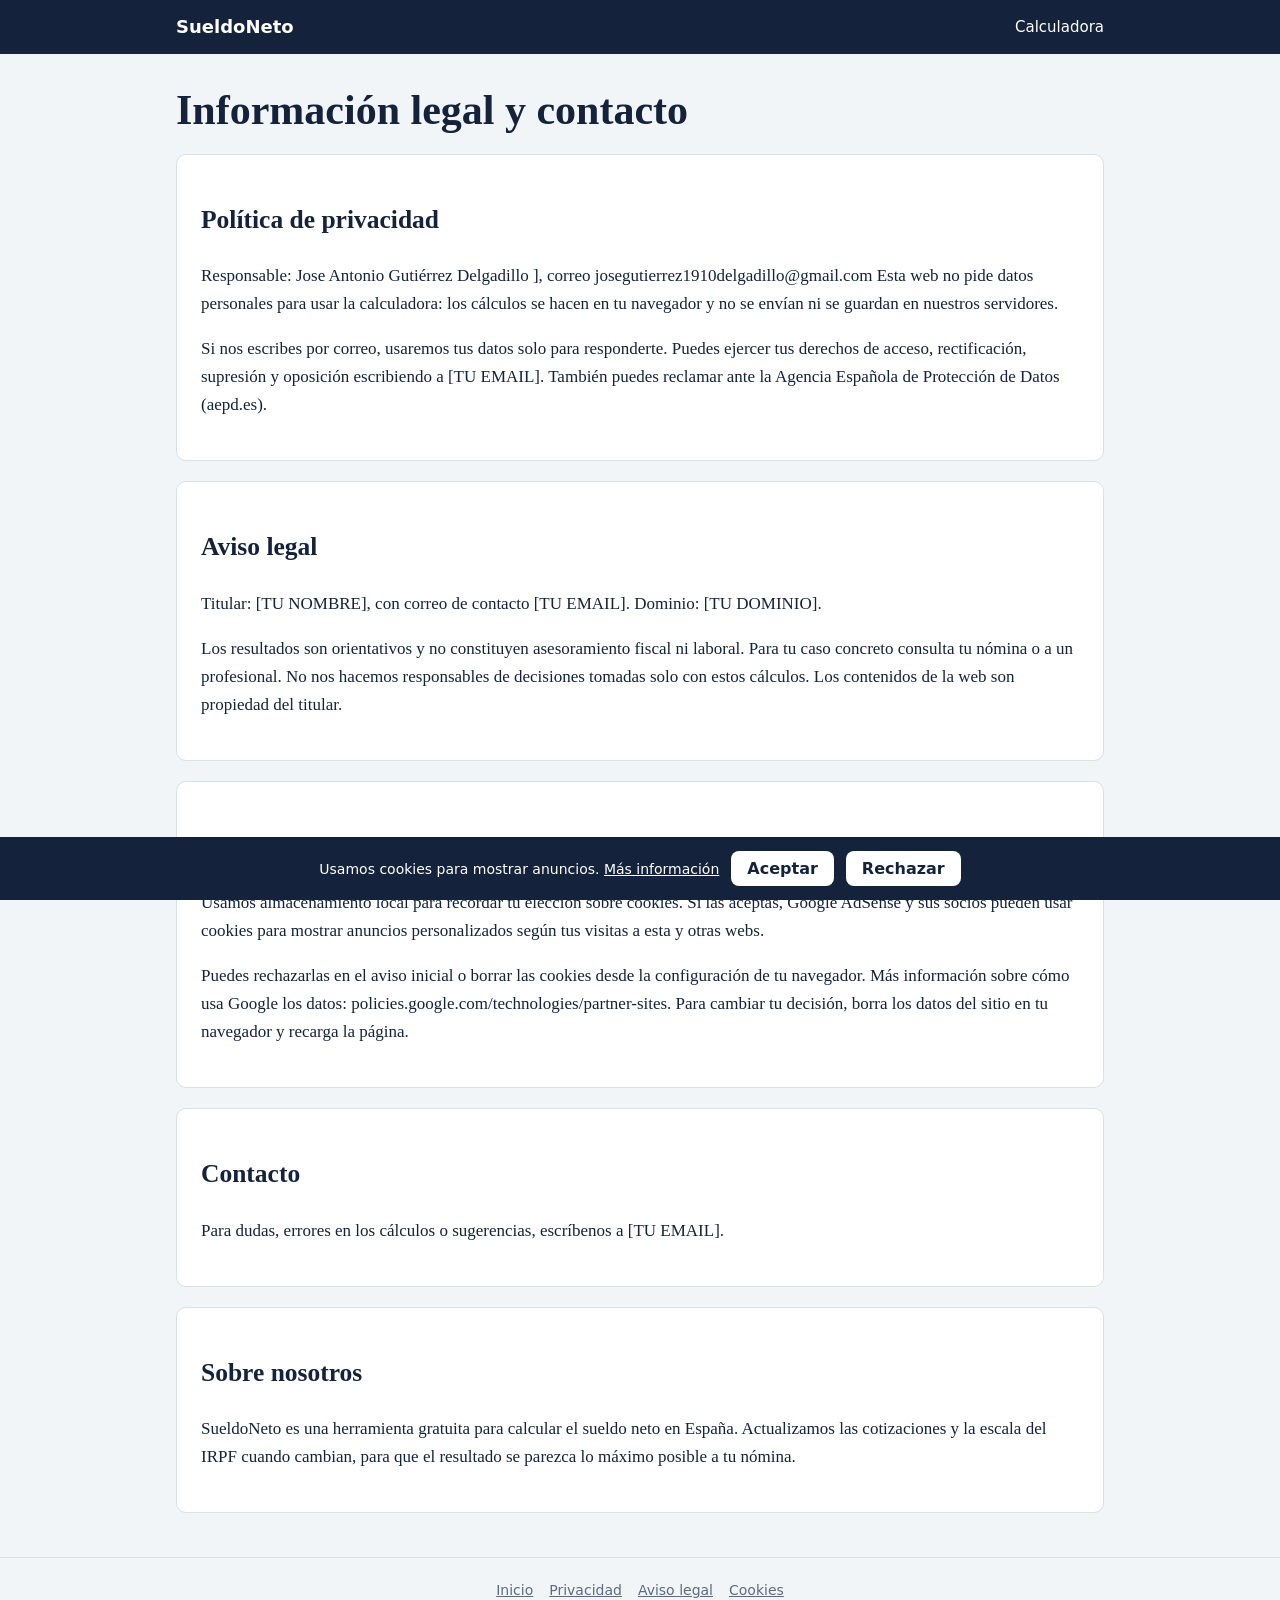
==== legal.html @ 4f1a48e8 "Add files via upload" ====
<!DOCTYPE html><html lang="es"><head><meta charset="utf-8">
<meta name="viewport" content="width=device-width, initial-scale=1, viewport-fit=cover">
<title>Información legal | SueldoNeto</title><meta name="robots" content="index,follow"><link rel="stylesheet" href="style.css"></head><body>
<header><div><b>SueldoNeto</b><nav><a href="index.html">Calculadora</a></nav></div></header>
<main><h1>Información legal y contacto</h1>
<section class="legal" id="privacidad"><h2>Política de privacidad</h2>
<p>Responsable: Jose Antonio Gutiérrez Delgadillo ], correo josegutierrez1910delgadillo@gmail.com Esta web no pide datos personales para usar la calculadora: los cálculos se hacen en tu navegador y no se envían ni se guardan en nuestros servidores.</p>
<p>Si nos escribes por correo, usaremos tus datos solo para responderte. Puedes ejercer tus derechos de acceso, rectificación, supresión y oposición escribiendo a [TU EMAIL]. También puedes reclamar ante la Agencia Española de Protección de Datos (aepd.es).</p></section>
<section class="legal" id="aviso"><h2>Aviso legal</h2>
<p>Titular: [TU NOMBRE], con correo de contacto [TU EMAIL]. Dominio: [TU DOMINIO].</p>
<p>Los resultados son orientativos y no constituyen asesoramiento fiscal ni laboral. Para tu caso concreto consulta tu nómina o a un profesional. No nos hacemos responsables de decisiones tomadas solo con estos cálculos. Los contenidos de la web son propiedad del titular.</p></section>
<section class="legal" id="cookies"><h2>Política de cookies</h2>
<p>Usamos almacenamiento local para recordar tu elección sobre cookies. Si las aceptas, Google AdSense y sus socios pueden usar cookies para mostrar anuncios personalizados según tus visitas a esta y otras webs.</p>
<p>Puedes rechazarlas en el aviso inicial o borrar las cookies desde la configuración de tu navegador. Más información sobre cómo usa Google los datos: policies.google.com/technologies/partner-sites. Para cambiar tu decisión, borra los datos del sitio en tu navegador y recarga la página.</p></section>
<section class="legal" id="contacto"><h2>Contacto</h2><p>Para dudas, errores en los cálculos o sugerencias, escríbenos a [TU EMAIL].</p></section>
<section class="legal" id="sobre"><h2>Sobre nosotros</h2><p>SueldoNeto es una herramienta gratuita para calcular el sueldo neto en España. Actualizamos las cotizaciones y la escala del IRPF cuando cambian, para que el resultado se parezca lo máximo posible a tu nómina.</p></section>
</main>
<footer><a href="index.html">Inicio</a><a href="#privacidad">Privacidad</a><a href="#aviso">Aviso legal</a><a href="#cookies">Cookies</a></footer>
<div id="ck" role="dialog" aria-label="Cookies"><span>Usamos cookies para mostrar anuncios. <a href="#cookies">Más información</a></span><button id="ok">Aceptar</button><button id="no">Rechazar</button></div>
<script src="site.js"></script></body></html>
---- style.css ----
:root{--bg:#f2f5f7;--card:#fff;--ink:#14233b;--mut:#5b6b80;--net:#1f7a5c;--irpf:#c9822b;--ss:#3b6ea5;--line:#d8e0e8}
@media(prefers-color-scheme:dark){:root{--bg:#0f1824;--card:#18263a;--ink:#e8eef5;--mut:#9fb0c4;--line:#2b3b52}}
*{box-sizing:border-box}html{scroll-padding-top:56px}
body{margin:0;background:var(--bg);color:var(--ink);font:17px/1.65 Georgia,"Times New Roman",serif}
header{background:var(--ink);color:#fff;position:sticky;top:0;z-index:5}
header div{max-width:960px;margin:auto;padding:12px 16px;display:flex;justify-content:space-between;flex-wrap:wrap;gap:8px;font-family:system-ui,sans-serif}
header a{color:#fff;text-decoration:none;margin-left:16px;font-size:15px}header b{font-size:18px}
main{max-width:960px;margin:auto;padding:24px 16px}
h1{font-size:clamp(28px,5vw,42px);line-height:1.15;margin:8px 0 12px}h2{margin-top:36px}
.sub{color:var(--mut);max-width:60ch}
.calc{display:grid;grid-template-columns:1fr 1fr;gap:20px;margin:24px 0}
@media(max-width:760px){.calc{grid-template-columns:1fr}}
.box{background:var(--card);border:1px solid var(--line);border-radius:10px;padding:20px}
label{display:block;font:600 14px system-ui,sans-serif;margin:14px 0 4px}
input,select{width:100%;padding:11px;font:16px system-ui,sans-serif;border:1px solid var(--line);border-radius:8px;background:var(--bg);color:var(--ink)}
:focus-visible{outline:3px solid var(--ss);outline-offset:2px}
button{margin-top:18px;width:100%;padding:13px;font:700 16px system-ui,sans-serif;background:var(--net);color:#fff;border:0;border-radius:8px;cursor:pointer}
.slip{font-family:ui-monospace,Menlo,Consolas,monospace;font-size:15px}
.slip .big{font:700 clamp(32px,6vw,44px) Georgia,serif;color:var(--net);margin:0}
.row{display:flex;justify-content:space-between;border-bottom:1px dashed var(--line);padding:7px 0}
.bar{display:flex;height:18px;border-radius:9px;overflow:hidden;margin:16px 0 8px}
.bar i{display:block;height:100%}.k{font:13px system-ui,sans-serif;color:var(--mut)}
.ad{min-height:90px;margin:24px 0;display:flex;align-items:center;justify-content:center;border:1px dashed var(--line);color:var(--mut);font:12px system-ui,sans-serif}
details{background:var(--card);border:1px solid var(--line);border-radius:8px;padding:12px 16px;margin:8px 0}summary{cursor:pointer;font-weight:700}
footer{border-top:1px solid var(--line);padding:24px 16px;text-align:center;font:14px system-ui,sans-serif;color:var(--mut)}footer a{color:var(--mut);margin:0 8px}
#ck{position:fixed;bottom:0;left:0;right:0;background:var(--ink);color:#fff;padding:14px 16px;font:14px system-ui,sans-serif;display:none;gap:12px;align-items:center;justify-content:center;flex-wrap:wrap;z-index:9}
#ck button{width:auto;margin:0;padding:8px 16px;background:#fff;color:var(--ink)}#ck a{color:#fff}
section.legal{background:var(--card);border:1px solid var(--line);border-radius:10px;padding:8px 24px 24px;margin:20px 0}
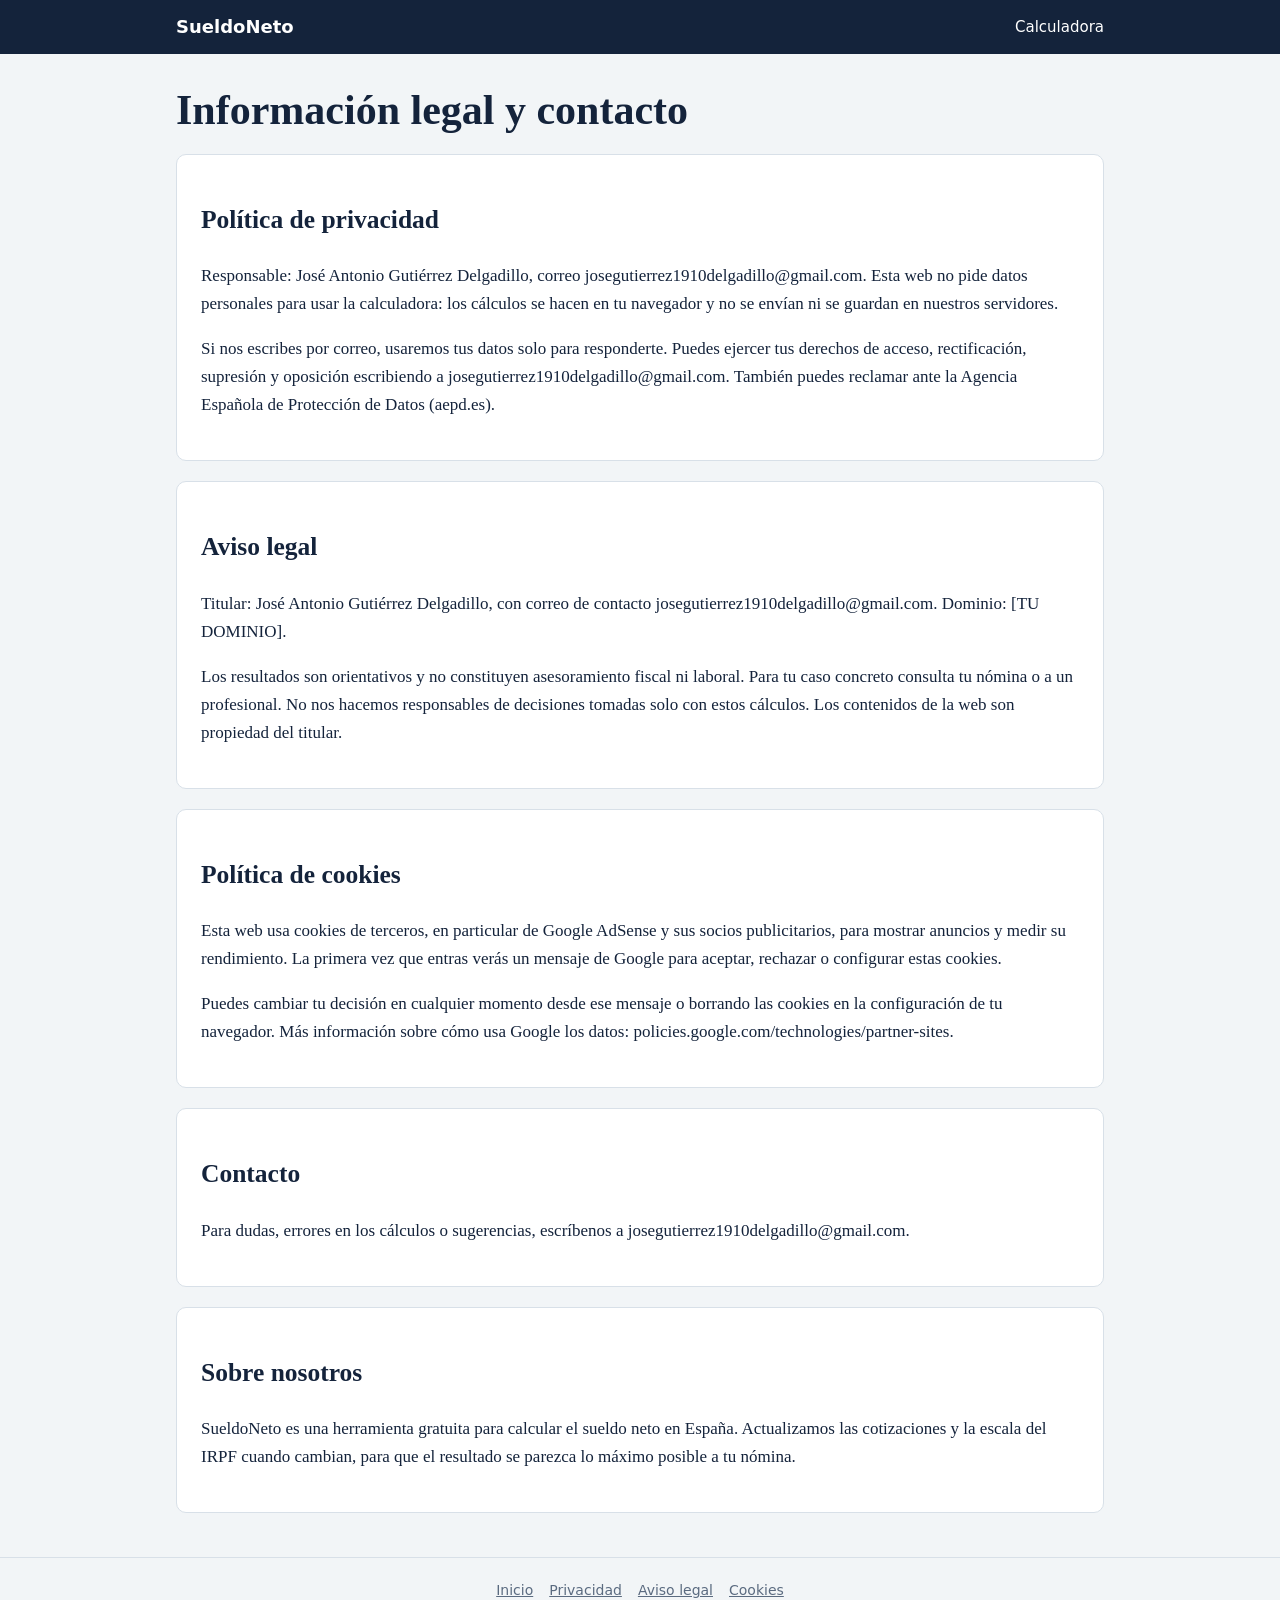
==== commit ee493842: "Add files via upload" ====
--- a/legal.html
+++ b/legal.html
@@ -1,20 +1,21 @@
 <!DOCTYPE html><html lang="es"><head><meta charset="utf-8">
 <meta name="viewport" content="width=device-width, initial-scale=1, viewport-fit=cover">
-<title>Información legal | SueldoNeto</title><meta name="robots" content="index,follow"><link rel="stylesheet" href="style.css"></head><body>
+<title>Información legal | SueldoNeto</title><meta name="robots" content="index,follow"><link rel="stylesheet" href="style.css"><script async src="https://pagead2.googlesyndication.com/pagead/js/adsbygoogle.js?client=ca-pub-9515962302885451"
+     crossorigin="anonymous"></script>
+</head><body>
 <header><div><b>SueldoNeto</b><nav><a href="index.html">Calculadora</a></nav></div></header>
 <main><h1>Información legal y contacto</h1>
 <section class="legal" id="privacidad"><h2>Política de privacidad</h2>
-<p>Responsable: Jose Antonio Gutiérrez Delgadillo ], correo josegutierrez1910delgadillo@gmail.com Esta web no pide datos personales para usar la calculadora: los cálculos se hacen en tu navegador y no se envían ni se guardan en nuestros servidores.</p>
-<p>Si nos escribes por correo, usaremos tus datos solo para responderte. Puedes ejercer tus derechos de acceso, rectificación, supresión y oposición escribiendo a [TU EMAIL]. También puedes reclamar ante la Agencia Española de Protección de Datos (aepd.es).</p></section>
+<p>Responsable: José Antonio Gutiérrez Delgadillo, correo josegutierrez1910delgadillo@gmail.com. Esta web no pide datos personales para usar la calculadora: los cálculos se hacen en tu navegador y no se envían ni se guardan en nuestros servidores.</p>
+<p>Si nos escribes por correo, usaremos tus datos solo para responderte. Puedes ejercer tus derechos de acceso, rectificación, supresión y oposición escribiendo a josegutierrez1910delgadillo@gmail.com. También puedes reclamar ante la Agencia Española de Protección de Datos (aepd.es).</p></section>
 <section class="legal" id="aviso"><h2>Aviso legal</h2>
-<p>Titular: [TU NOMBRE], con correo de contacto [TU EMAIL]. Dominio: [TU DOMINIO].</p>
+<p>Titular: José Antonio Gutiérrez Delgadillo, con correo de contacto josegutierrez1910delgadillo@gmail.com. Dominio: [TU DOMINIO].</p>
 <p>Los resultados son orientativos y no constituyen asesoramiento fiscal ni laboral. Para tu caso concreto consulta tu nómina o a un profesional. No nos hacemos responsables de decisiones tomadas solo con estos cálculos. Los contenidos de la web son propiedad del titular.</p></section>
 <section class="legal" id="cookies"><h2>Política de cookies</h2>
-<p>Usamos almacenamiento local para recordar tu elección sobre cookies. Si las aceptas, Google AdSense y sus socios pueden usar cookies para mostrar anuncios personalizados según tus visitas a esta y otras webs.</p>
-<p>Puedes rechazarlas en el aviso inicial o borrar las cookies desde la configuración de tu navegador. Más información sobre cómo usa Google los datos: policies.google.com/technologies/partner-sites. Para cambiar tu decisión, borra los datos del sitio en tu navegador y recarga la página.</p></section>
-<section class="legal" id="contacto"><h2>Contacto</h2><p>Para dudas, errores en los cálculos o sugerencias, escríbenos a [TU EMAIL].</p></section>
+<p>Esta web usa cookies de terceros, en particular de Google AdSense y sus socios publicitarios, para mostrar anuncios y medir su rendimiento. La primera vez que entras verás un mensaje de Google para aceptar, rechazar o configurar estas cookies.</p>
+<p>Puedes cambiar tu decisión en cualquier momento desde ese mensaje o borrando las cookies en la configuración de tu navegador. Más información sobre cómo usa Google los datos: policies.google.com/technologies/partner-sites.</p></section>
+<section class="legal" id="contacto"><h2>Contacto</h2><p>Para dudas, errores en los cálculos o sugerencias, escríbenos a josegutierrez1910delgadillo@gmail.com.</p></section>
 <section class="legal" id="sobre"><h2>Sobre nosotros</h2><p>SueldoNeto es una herramienta gratuita para calcular el sueldo neto en España. Actualizamos las cotizaciones y la escala del IRPF cuando cambian, para que el resultado se parezca lo máximo posible a tu nómina.</p></section>
 </main>
 <footer><a href="index.html">Inicio</a><a href="#privacidad">Privacidad</a><a href="#aviso">Aviso legal</a><a href="#cookies">Cookies</a></footer>
-<div id="ck" role="dialog" aria-label="Cookies"><span>Usamos cookies para mostrar anuncios. <a href="#cookies">Más información</a></span><button id="ok">Aceptar</button><button id="no">Rechazar</button></div>
-<script src="site.js"></script></body></html>
+</body></html>
